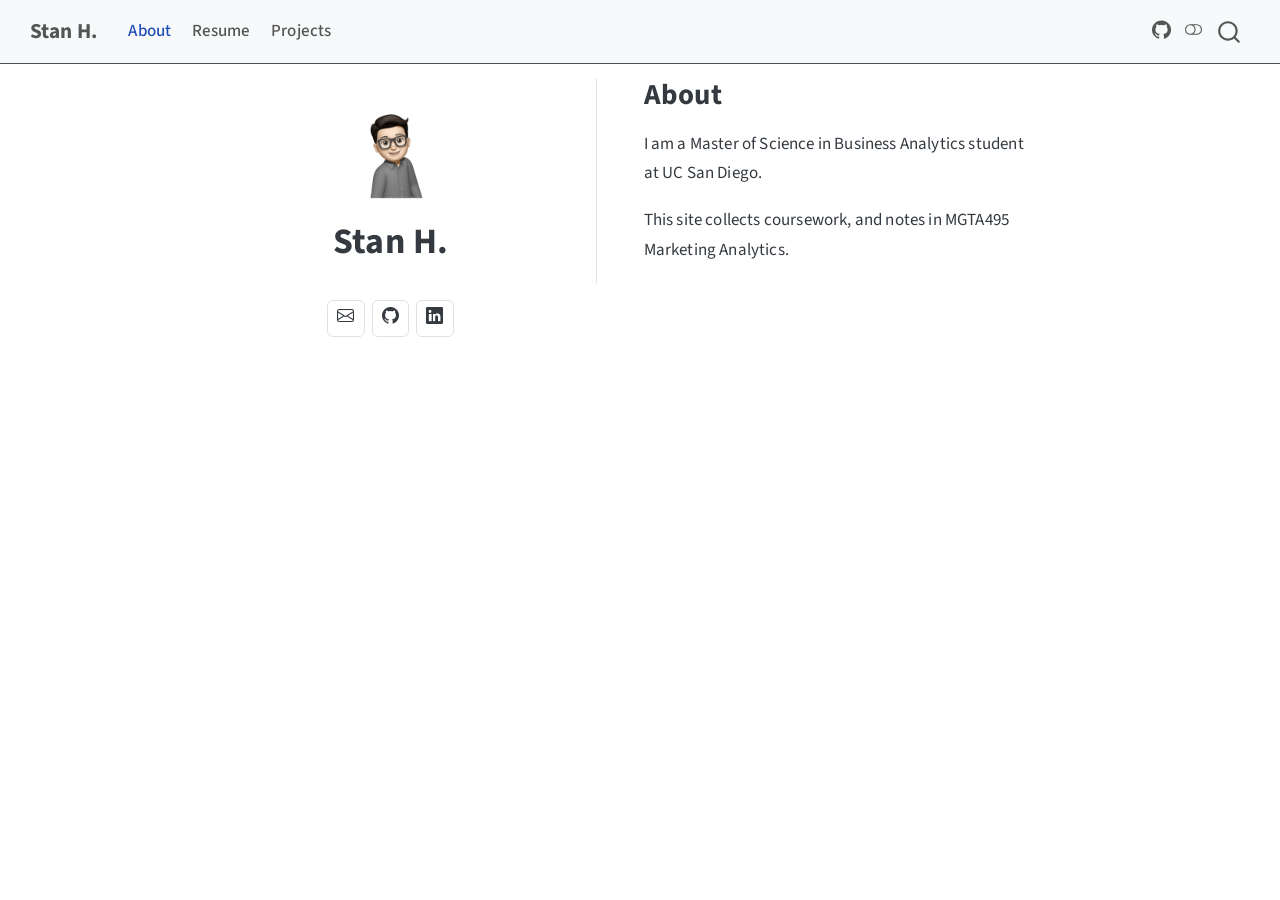
==== docs/index.html @ d2dd32a7 "Initial website" ====
<!DOCTYPE html>
<html xmlns="http://www.w3.org/1999/xhtml" lang="en" xml:lang="en"><head>

<meta charset="utf-8">
<meta name="generator" content="quarto-1.9.13">

<meta name="viewport" content="width=device-width, initial-scale=1.0, user-scalable=yes">


<title>Stan H.</title>
<style>
code{white-space: pre-wrap;}
span.smallcaps{font-variant: small-caps;}
div.columns{display: flex; gap: min(4vw, 1.5em);}
div.column{flex: auto; overflow-x: auto;}
div.hanging-indent{margin-left: 1.5em; text-indent: -1.5em;}
ul.task-list{list-style: none;}
ul.task-list li input[type="checkbox"] {
  width: 0.8em;
  margin: 0 0.8em 0.2em -1em; /* quarto-specific, see https://github.com/quarto-dev/quarto-cli/issues/4556 */ 
  vertical-align: middle;
}
</style>


<script src="site_libs/quarto-nav/quarto-nav.js"></script>
<script src="site_libs/quarto-nav/headroom.min.js"></script>
<script src="site_libs/clipboard/clipboard.min.js"></script>
<script src="site_libs/quarto-search/autocomplete.umd.js"></script>
<script src="site_libs/quarto-search/fuse.min.js"></script>
<script src="site_libs/quarto-search/quarto-search.js"></script>
<meta name="quarto:offset" content="./">
<script src="site_libs/quarto-html/quarto.js" type="module"></script>
<script src="site_libs/quarto-html/tabsets/tabsets.js" type="module"></script>
<script src="site_libs/quarto-html/axe/axe-check.js" type="module"></script>
<script src="site_libs/quarto-html/popper.min.js"></script>
<script src="site_libs/quarto-html/tippy.umd.min.js"></script>
<script src="site_libs/quarto-html/anchor.min.js"></script>
<link href="site_libs/quarto-html/tippy.css" rel="stylesheet">
<link href="site_libs/quarto-html/quarto-syntax-highlighting-ac077c1e730dfeb5e42400639d17284e.css" rel="stylesheet" class="quarto-color-scheme" id="quarto-text-highlighting-styles">
<link href="site_libs/quarto-html/quarto-syntax-highlighting-dark-ea00d30dd9b950c7ecb6e17bc6ca0835.css" rel="stylesheet" class="quarto-color-scheme quarto-color-alternate" id="quarto-text-highlighting-styles">
<link href="site_libs/quarto-html/quarto-syntax-highlighting-ac077c1e730dfeb5e42400639d17284e.css" rel="stylesheet" class="quarto-color-scheme-extra" id="quarto-text-highlighting-styles">
<script src="site_libs/bootstrap/bootstrap.min.js"></script>
<link href="site_libs/bootstrap/bootstrap-icons.css" rel="stylesheet">
<link href="site_libs/bootstrap/bootstrap-9947125b96a39b6e338232ca4cef18ae.min.css" rel="stylesheet" append-hash="true" class="quarto-color-scheme" id="quarto-bootstrap" data-mode="light">
<link href="site_libs/bootstrap/bootstrap-dark-8cc648523f10c6643ad8b4804917a629.min.css" rel="stylesheet" append-hash="true" class="quarto-color-scheme quarto-color-alternate" id="quarto-bootstrap" data-mode="dark">
<link href="site_libs/bootstrap/bootstrap-9947125b96a39b6e338232ca4cef18ae.min.css" rel="stylesheet" append-hash="true" class="quarto-color-scheme-extra" id="quarto-bootstrap" data-mode="light">
<script id="quarto-search-options" type="application/json">{
  "location": "navbar",
  "copy-button": false,
  "collapse-after": 3,
  "panel-placement": "end",
  "type": "overlay",
  "limit": 50,
  "keyboard-shortcut": [
    "f",
    "/",
    "s"
  ],
  "show-item-context": false,
  "language": {
    "search-no-results-text": "No results",
    "search-matching-documents-text": "matching documents",
    "search-copy-link-title": "Copy link to search",
    "search-hide-matches-text": "Hide additional matches",
    "search-more-match-text": "more match in this document",
    "search-more-matches-text": "more matches in this document",
    "search-clear-button-title": "Clear",
    "search-text-placeholder": "",
    "search-detached-cancel-button-title": "Cancel",
    "search-submit-button-title": "Submit",
    "search-label": "Search"
  }
}</script>
<link rel="stylesheet" href="https://cdn.jsdelivr.net/npm/bootstrap-icons@1.11.3/font/bootstrap-icons.min.css">


<link rel="stylesheet" href="styles.css">
</head>

<body class="nav-fixed fullcontent quarto-light"><script id="quarto-html-before-body" type="application/javascript">
    const toggleBodyColorMode = (bsSheetEl) => {
      const mode = bsSheetEl.getAttribute("data-mode");
      const bodyEl = window.document.querySelector("body");
      if (mode === "dark") {
        bodyEl.classList.add("quarto-dark");
        bodyEl.classList.remove("quarto-light");
      } else {
        bodyEl.classList.add("quarto-light");
        bodyEl.classList.remove("quarto-dark");
      }
    }
    const toggleBodyColorPrimary = () => {
      const bsSheetEl = window.document.querySelector("link#quarto-bootstrap:not([rel=disabled-stylesheet])");
      if (bsSheetEl) {
        toggleBodyColorMode(bsSheetEl);
      }
    }
    const setColorSchemeToggle = (alternate) => {
      const toggles = window.document.querySelectorAll('.quarto-color-scheme-toggle');
      for (let i=0; i < toggles.length; i++) {
        const toggle = toggles[i];
        if (toggle) {
          if (alternate) {
            toggle.classList.add("alternate");
          } else {
            toggle.classList.remove("alternate");
          }
        }
      }
    };
    const toggleColorMode = (alternate) => {
      // Switch the stylesheets
      const primaryStylesheets = window.document.querySelectorAll('link.quarto-color-scheme:not(.quarto-color-alternate)');
      const alternateStylesheets = window.document.querySelectorAll('link.quarto-color-scheme.quarto-color-alternate');
      manageTransitions('#quarto-margin-sidebar .nav-link', false);
      if (alternate) {
        // note: dark is layered on light, we don't disable primary!
        enableStylesheet(alternateStylesheets);
        for (const sheetNode of alternateStylesheets) {
          if (sheetNode.id === "quarto-bootstrap") {
            toggleBodyColorMode(sheetNode);
          }
        }
      } else {
        disableStylesheet(alternateStylesheets);
        enableStylesheet(primaryStylesheets)
        toggleBodyColorPrimary();
      }
      manageTransitions('#quarto-margin-sidebar .nav-link', true);
      // Switch the toggles
      setColorSchemeToggle(alternate)
      // Hack to workaround the fact that safari doesn't
      // properly recolor the scrollbar when toggling (#1455)
      if (navigator.userAgent.indexOf('Safari') > 0 && navigator.userAgent.indexOf('Chrome') == -1) {
        manageTransitions("body", false);
        window.scrollTo(0, 1);
        setTimeout(() => {
          window.scrollTo(0, 0);
          manageTransitions("body", true);
        }, 40);
      }
    }
    const disableStylesheet = (stylesheets) => {
      for (let i=0; i < stylesheets.length; i++) {
        const stylesheet = stylesheets[i];
        stylesheet.rel = 'disabled-stylesheet';
      }
    }
    const enableStylesheet = (stylesheets) => {
      for (let i=0; i < stylesheets.length; i++) {
        const stylesheet = stylesheets[i];
        if(stylesheet.rel !== 'stylesheet') { // for Chrome, which will still FOUC without this check
          stylesheet.rel = 'stylesheet';
        }
      }
    }
    const manageTransitions = (selector, allowTransitions) => {
      const els = window.document.querySelectorAll(selector);
      for (let i=0; i < els.length; i++) {
        const el = els[i];
        if (allowTransitions) {
          el.classList.remove('notransition');
        } else {
          el.classList.add('notransition');
        }
      }
    }
    const isFileUrl = () => {
      return window.location.protocol === 'file:';
    }
    const hasAlternateSentinel = () => {
      let styleSentinel = getColorSchemeSentinel();
      if (styleSentinel !== null) {
        return styleSentinel === "alternate";
      } else {
        return false;
      }
    }
    const setStyleSentinel = (alternate) => {
      const value = alternate ? "alternate" : "default";
      if (!isFileUrl()) {
        window.localStorage.setItem("quarto-color-scheme", value);
      } else {
        localAlternateSentinel = value;
      }
    }
    const getColorSchemeSentinel = () => {
      if (!isFileUrl()) {
        const storageValue = window.localStorage.getItem("quarto-color-scheme");
        return storageValue != null ? storageValue : localAlternateSentinel;
      } else {
        return localAlternateSentinel;
      }
    }
    const toggleGiscusIfUsed = (isAlternate, darkModeDefault) => {
      const baseTheme = document.querySelector('#giscus-base-theme')?.value ?? 'light';
      const alternateTheme = document.querySelector('#giscus-alt-theme')?.value ?? 'dark';
      let newTheme = '';
      if(authorPrefersDark) {
        newTheme = isAlternate ? baseTheme : alternateTheme;
      } else {
        newTheme = isAlternate ? alternateTheme : baseTheme;
      }
      const changeGiscusTheme = () => {
        // From: https://github.com/giscus/giscus/issues/336
        const sendMessage = (message) => {
          const iframe = document.querySelector('iframe.giscus-frame');
          if (!iframe) return;
          iframe.contentWindow.postMessage({ giscus: message }, 'https://giscus.app');
        }
        sendMessage({
          setConfig: {
            theme: newTheme
          }
        });
      }
      const isGiscussLoaded = window.document.querySelector('iframe.giscus-frame') !== null;
      if (isGiscussLoaded) {
        changeGiscusTheme();
      }
    };
    const authorPrefersDark = false;
    const darkModeDefault = authorPrefersDark;
      document.querySelector('link#quarto-text-highlighting-styles.quarto-color-scheme-extra').rel = 'disabled-stylesheet';
      document.querySelector('link#quarto-bootstrap.quarto-color-scheme-extra').rel = 'disabled-stylesheet';
    let localAlternateSentinel = darkModeDefault ? 'alternate' : 'default';
    // Dark / light mode switch
    window.quartoToggleColorScheme = () => {
      // Read the current dark / light value
      let toAlternate = !hasAlternateSentinel();
      toggleColorMode(toAlternate);
      setStyleSentinel(toAlternate);
      toggleGiscusIfUsed(toAlternate, darkModeDefault);
      window.dispatchEvent(new Event('resize'));
    };
    // Switch to dark mode if need be
    if (hasAlternateSentinel()) {
      toggleColorMode(true);
    } else {
      toggleColorMode(false);
    }
  </script>

<div id="quarto-search-results"></div>
  <header id="quarto-header" class="headroom fixed-top">
    <nav class="navbar navbar-expand-lg " data-bs-theme="dark">
      <div class="navbar-container container-fluid">
      <div class="navbar-brand-container mx-auto">
    <a class="navbar-brand" href="./index.html">
    <span class="navbar-title">Stan H.</span>
    </a>
  </div>
            <div id="quarto-search" class="" title="Search"></div>
          <button class="navbar-toggler" type="button" data-bs-toggle="collapse" data-bs-target="#navbarCollapse" aria-controls="navbarCollapse" role="menu" aria-expanded="false" aria-label="Toggle navigation" onclick="if (window.quartoToggleHeadroom) { window.quartoToggleHeadroom(); }">
  <span class="navbar-toggler-icon"></span>
</button>
          <div class="collapse navbar-collapse" id="navbarCollapse">
            <ul class="navbar-nav navbar-nav-scroll me-auto">
  <li class="nav-item">
    <a class="nav-link active" href="./index.html" aria-current="page"> 
<span class="menu-text">About</span></a>
  </li>  
  <li class="nav-item">
    <a class="nav-link" href="./resume.html"> 
<span class="menu-text">Resume</span></a>
  </li>  
  <li class="nav-item">
    <a class="nav-link" href="./projects.html"> 
<span class="menu-text">Projects</span></a>
  </li>  
</ul>
            <ul class="navbar-nav navbar-nav-scroll ms-auto">
  <li class="nav-item compact">
    <a class="nav-link" href="https://github.com/rsm-q6he"> <i class="bi bi-github" role="img">
</i> 
<span class="menu-text"></span></a>
  </li>  
</ul>
          </div> <!-- /navcollapse -->
            <div class="quarto-navbar-tools">
  <a href="" class="quarto-color-scheme-toggle quarto-navigation-tool  px-1" onclick="window.quartoToggleColorScheme(); return false;" title="Toggle dark mode"><i class="bi"></i></a>
</div>
      </div> <!-- /container-fluid -->
    </nav>
</header>
<!-- content -->
<div id="quarto-content" class="quarto-container page-columns page-rows-contents page-layout-article page-navbar">
<!-- sidebar -->
<!-- margin-sidebar -->
    
<!-- main -->
<main class="content" id="quarto-document-content"><header id="title-block-header" class="quarto-title-block"></header>





<div class="homepage">
<div class="profile-column">
<p><img src="files/profile_pic.png" class="profile-image img-fluid"></p>
<section id="stan-h." class="level1 profile-name">
<h1 class="profile-name">Stan H.</h1>
<div class="profile-links">
<p><a href="mailto:q6he@ucsd.edu" aria-label="Email"><i class="bi bi-envelope"></i></a> <a href="https://github.com/rsm-q6he" aria-label="GitHub"><i class="bi bi-github"></i></a> <a href="https://www.linkedin.com/in/stanqhe" aria-label="LinkedIn"><i class="bi bi-linkedin"></i></a></p>
</div>
</section>
</div>
<section id="about" class="level2 content-column">
<h2 class="anchored" data-anchor-id="about">About</h2>
<p>I am a Master of Science in Business Analytics student at UC San Diego.</p>
<p>This site collects coursework, and notes in MGTA495 Marketing Analytics.</p>
</section>
</div>



</main> <!-- /main -->
<script id="quarto-html-after-body" type="application/javascript">
  window.document.addEventListener("DOMContentLoaded", function (event) {
    // Ensure there is a toggle, if there isn't float one in the top right
    if (window.document.querySelector('.quarto-color-scheme-toggle') === null) {
      const a = window.document.createElement('a');
      a.classList.add('top-right');
      a.classList.add('quarto-color-scheme-toggle');
      a.href = "";
      a.onclick = function() { try { window.quartoToggleColorScheme(); } catch {} return false; };
      const i = window.document.createElement("i");
      i.classList.add('bi');
      a.appendChild(i);
      window.document.body.appendChild(a);
    }
    setColorSchemeToggle(hasAlternateSentinel())
    const icon = "";
    const anchorJS = new window.AnchorJS();
    anchorJS.options = {
      placement: 'right',
      icon: icon
    };
    anchorJS.add('.anchored');
    const isCodeAnnotation = (el) => {
      for (const clz of el.classList) {
        if (clz.startsWith('code-annotation-')) {                     
          return true;
        }
      }
      return false;
    }
    const onCopySuccess = function(e) {
      // button target
      const button = e.trigger;
      // don't keep focus
      button.blur();
      // flash "checked"
      button.classList.add('code-copy-button-checked');
      var currentTitle = button.getAttribute("title");
      button.setAttribute("title", "Copied!");
      let tooltip;
      if (window.bootstrap) {
        button.setAttribute("data-bs-toggle", "tooltip");
        button.setAttribute("data-bs-placement", "left");
        button.setAttribute("data-bs-title", "Copied!");
        tooltip = new bootstrap.Tooltip(button, 
          { trigger: "manual", 
            customClass: "code-copy-button-tooltip",
            offset: [0, -8]});
        tooltip.show();    
      }
      setTimeout(function() {
        if (tooltip) {
          tooltip.hide();
          button.removeAttribute("data-bs-title");
          button.removeAttribute("data-bs-toggle");
          button.removeAttribute("data-bs-placement");
        }
        button.setAttribute("title", currentTitle);
        button.classList.remove('code-copy-button-checked');
      }, 1000);
      // clear code selection
      e.clearSelection();
    }
    const getTextToCopy = function(trigger) {
      const outerScaffold = trigger.parentElement.cloneNode(true);
      const codeEl = outerScaffold.querySelector('code');
      for (const childEl of codeEl.children) {
        if (isCodeAnnotation(childEl)) {
          childEl.remove();
        }
      }
      return codeEl.innerText;
    }
    const clipboard = new window.ClipboardJS('.code-copy-button:not([data-in-quarto-modal])', {
      text: getTextToCopy
    });
    clipboard.on('success', onCopySuccess);
    if (window.document.getElementById('quarto-embedded-source-code-modal')) {
      const clipboardModal = new window.ClipboardJS('.code-copy-button[data-in-quarto-modal]', {
        text: getTextToCopy,
        container: window.document.getElementById('quarto-embedded-source-code-modal')
      });
      clipboardModal.on('success', onCopySuccess);
    }
      var localhostRegex = new RegExp(/^(?:http|https):\/\/localhost\:?[0-9]*\//);
      var mailtoRegex = new RegExp(/^mailto:/);
        var filterRegex = new RegExp('/' + window.location.host + '/');
      var isInternal = (href) => {
          return filterRegex.test(href) || localhostRegex.test(href) || mailtoRegex.test(href);
      }
      // Inspect non-navigation links and adorn them if external
     var links = window.document.querySelectorAll('a[href]:not(.nav-link):not(.navbar-brand):not(.toc-action):not(.sidebar-link):not(.sidebar-item-toggle):not(.pagination-link):not(.no-external):not([aria-hidden]):not(.dropdown-item):not(.quarto-navigation-tool):not(.about-link)');
      for (var i=0; i<links.length; i++) {
        const link = links[i];
        if (!isInternal(link.href)) {
          // undo the damage that might have been done by quarto-nav.js in the case of
          // links that we want to consider external
          if (link.dataset.originalHref !== undefined) {
            link.href = link.dataset.originalHref;
          }
        }
      }
    function tippyHover(el, contentFn, onTriggerFn, onUntriggerFn) {
      const config = {
        allowHTML: true,
        maxWidth: 500,
        delay: 100,
        arrow: false,
        appendTo: function(el) {
            return el.parentElement;
        },
        interactive: true,
        interactiveBorder: 10,
        theme: 'quarto',
        placement: 'bottom-start',
      };
      if (contentFn) {
        config.content = contentFn;
      }
      if (onTriggerFn) {
        config.onTrigger = onTriggerFn;
      }
      if (onUntriggerFn) {
        config.onUntrigger = onUntriggerFn;
      }
      window.tippy(el, config); 
    }
    const noterefs = window.document.querySelectorAll('a[role="doc-noteref"]');
    for (var i=0; i<noterefs.length; i++) {
      const ref = noterefs[i];
      tippyHover(ref, function() {
        // use id or data attribute instead here
        let href = ref.getAttribute('data-footnote-href') || ref.getAttribute('href');
        try { href = new URL(href).hash; } catch {}
        const id = href.replace(/^#\/?/, "");
        const note = window.document.getElementById(id);
        if (note) {
          return note.innerHTML;
        } else {
          return "";
        }
      });
    }
    const xrefs = window.document.querySelectorAll('a.quarto-xref');
    const processXRef = (id, note) => {
      // Strip column container classes
      const stripColumnClz = (el) => {
        el.classList.remove("page-full", "page-columns");
        if (el.children) {
          for (const child of el.children) {
            stripColumnClz(child);
          }
        }
      }
      stripColumnClz(note)
      if (id === null || id.startsWith('sec-')) {
        // Special case sections, only their first couple elements
        const container = document.createElement("div");
        if (note.children && note.children.length > 2) {
          container.appendChild(note.children[0].cloneNode(true));
          for (let i = 1; i < note.children.length; i++) {
            const child = note.children[i];
            if (child.tagName === "P" && child.innerText === "") {
              continue;
            } else {
              container.appendChild(child.cloneNode(true));
              break;
            }
          }
          if (window.Quarto?.typesetMath) {
            window.Quarto.typesetMath(container);
          }
          return container.innerHTML
        } else {
          if (window.Quarto?.typesetMath) {
            window.Quarto.typesetMath(note);
          }
          return note.innerHTML;
        }
      } else {
        // Remove any anchor links if they are present
        const anchorLink = note.querySelector('a.anchorjs-link');
        if (anchorLink) {
          anchorLink.remove();
        }
        if (window.Quarto?.typesetMath) {
          window.Quarto.typesetMath(note);
        }
        if (note.classList.contains("callout")) {
          return note.outerHTML;
        } else {
          return note.innerHTML;
        }
      }
    }
    for (var i=0; i<xrefs.length; i++) {
      const xref = xrefs[i];
      tippyHover(xref, undefined, function(instance) {
        instance.disable();
        let url = xref.getAttribute('href');
        let hash = undefined; 
        if (url.startsWith('#')) {
          hash = url;
        } else {
          try { hash = new URL(url).hash; } catch {}
        }
        if (hash) {
          const id = hash.replace(/^#\/?/, "");
          const note = window.document.getElementById(id);
          if (note !== null) {
            try {
              const html = processXRef(id, note.cloneNode(true));
              instance.setContent(html);
            } finally {
              instance.enable();
              instance.show();
            }
          } else {
            // See if we can fetch this
            fetch(url.split('#')[0])
            .then(res => res.text())
            .then(html => {
              const parser = new DOMParser();
              const htmlDoc = parser.parseFromString(html, "text/html");
              const note = htmlDoc.getElementById(id);
              if (note !== null) {
                const html = processXRef(id, note);
                instance.setContent(html);
              } 
            }).finally(() => {
              instance.enable();
              instance.show();
            });
          }
        } else {
          // See if we can fetch a full url (with no hash to target)
          // This is a special case and we should probably do some content thinning / targeting
          fetch(url)
          .then(res => res.text())
          .then(html => {
            const parser = new DOMParser();
            const htmlDoc = parser.parseFromString(html, "text/html");
            const note = htmlDoc.querySelector('main.content');
            if (note !== null) {
              // This should only happen for chapter cross references
              // (since there is no id in the URL)
              // remove the first header
              if (note.children.length > 0 && note.children[0].tagName === "HEADER") {
                note.children[0].remove();
              }
              const html = processXRef(null, note);
              instance.setContent(html);
            } 
          }).finally(() => {
            instance.enable();
            instance.show();
          });
        }
      }, function(instance) {
      });
    }
        let selectedAnnoteEl;
        const selectorForAnnotation = ( cell, annotation) => {
          let cellAttr = 'data-code-cell="' + cell + '"';
          let lineAttr = 'data-code-annotation="' +  annotation + '"';
          const selector = 'span[' + cellAttr + '][' + lineAttr + ']';
          return selector;
        }
        const selectCodeLines = (annoteEl) => {
          const doc = window.document;
          const targetCell = annoteEl.getAttribute("data-target-cell");
          const targetAnnotation = annoteEl.getAttribute("data-target-annotation");
          const annoteSpan = window.document.querySelector(selectorForAnnotation(targetCell, targetAnnotation));
          const lines = annoteSpan.getAttribute("data-code-lines").split(",");
          const lineIds = lines.map((line) => {
            return targetCell + "-" + line;
          })
          let top = null;
          let height = null;
          let parent = null;
          if (lineIds.length > 0) {
              //compute the position of the single el (top and bottom and make a div)
              const el = window.document.getElementById(lineIds[0]);
              top = el.offsetTop;
              height = el.offsetHeight;
              parent = el.parentElement.parentElement;
            if (lineIds.length > 1) {
              const lastEl = window.document.getElementById(lineIds[lineIds.length - 1]);
              const bottom = lastEl.offsetTop + lastEl.offsetHeight;
              height = bottom - top;
            }
            if (top !== null && height !== null && parent !== null) {
              // cook up a div (if necessary) and position it 
              let div = window.document.getElementById("code-annotation-line-highlight");
              if (div === null) {
                div = window.document.createElement("div");
                div.setAttribute("id", "code-annotation-line-highlight");
                div.style.position = 'absolute';
                parent.appendChild(div);
              }
              div.style.top = top - 2 + "px";
              div.style.height = height + 4 + "px";
              div.style.left = 0;
              let gutterDiv = window.document.getElementById("code-annotation-line-highlight-gutter");
              if (gutterDiv === null) {
                gutterDiv = window.document.createElement("div");
                gutterDiv.setAttribute("id", "code-annotation-line-highlight-gutter");
                gutterDiv.style.position = 'absolute';
                const codeCell = window.document.getElementById(targetCell);
                const gutter = codeCell.querySelector('.code-annotation-gutter');
                gutter.appendChild(gutterDiv);
              }
              gutterDiv.style.top = top - 2 + "px";
              gutterDiv.style.height = height + 4 + "px";
            }
            selectedAnnoteEl = annoteEl;
          }
        };
        const unselectCodeLines = () => {
          const elementsIds = ["code-annotation-line-highlight", "code-annotation-line-highlight-gutter"];
          elementsIds.forEach((elId) => {
            const div = window.document.getElementById(elId);
            if (div) {
              div.remove();
            }
          });
          selectedAnnoteEl = undefined;
        };
          // Handle positioning of the toggle
      window.addEventListener(
        "resize",
        throttle(() => {
          elRect = undefined;
          if (selectedAnnoteEl) {
            selectCodeLines(selectedAnnoteEl);
          }
        }, 10)
      );
      function throttle(fn, ms) {
      let throttle = false;
      let timer;
        return (...args) => {
          if(!throttle) { // first call gets through
              fn.apply(this, args);
              throttle = true;
          } else { // all the others get throttled
              if(timer) clearTimeout(timer); // cancel #2
              timer = setTimeout(() => {
                fn.apply(this, args);
                timer = throttle = false;
              }, ms);
          }
        };
      }
        // Attach click handler to the DT
        const annoteDls = window.document.querySelectorAll('dt[data-target-cell]');
        for (const annoteDlNode of annoteDls) {
          annoteDlNode.addEventListener('click', (event) => {
            const clickedEl = event.target;
            if (clickedEl !== selectedAnnoteEl) {
              unselectCodeLines();
              const activeEl = window.document.querySelector('dt[data-target-cell].code-annotation-active');
              if (activeEl) {
                activeEl.classList.remove('code-annotation-active');
              }
              selectCodeLines(clickedEl);
              clickedEl.classList.add('code-annotation-active');
            } else {
              // Unselect the line
              unselectCodeLines();
              clickedEl.classList.remove('code-annotation-active');
            }
          });
        }
    const findCites = (el) => {
      const parentEl = el.parentElement;
      if (parentEl) {
        const cites = parentEl.dataset.cites;
        if (cites) {
          return {
            el,
            cites: cites.split(' ')
          };
        } else {
          return findCites(el.parentElement)
        }
      } else {
        return undefined;
      }
    };
    var bibliorefs = window.document.querySelectorAll('a[role="doc-biblioref"]');
    for (var i=0; i<bibliorefs.length; i++) {
      const ref = bibliorefs[i];
      const citeInfo = findCites(ref);
      if (citeInfo) {
        tippyHover(citeInfo.el, function() {
          var popup = window.document.createElement('div');
          citeInfo.cites.forEach(function(cite) {
            var citeDiv = window.document.createElement('div');
            citeDiv.classList.add('hanging-indent');
            citeDiv.classList.add('csl-entry');
            var biblioDiv = window.document.getElementById('ref-' + cite);
            if (biblioDiv) {
              citeDiv.innerHTML = biblioDiv.innerHTML;
            }
            popup.appendChild(citeDiv);
          });
          return popup.innerHTML;
        });
      }
    }
  });
  </script>
</div> <!-- /content -->




</body></html>
---- docs/site_libs/quarto-html/tippy.css ----
.tippy-box[data-animation=fade][data-state=hidden]{opacity:0}[data-tippy-root]{max-width:calc(100vw - 10px)}.tippy-box{position:relative;background-color:#333;color:#fff;border-radius:4px;font-size:14px;line-height:1.4;white-space:normal;outline:0;transition-property:transform,visibility,opacity}.tippy-box[data-placement^=top]>.tippy-arrow{bottom:0}.tippy-box[data-placement^=top]>.tippy-arrow:before{bottom:-7px;left:0;border-width:8px 8px 0;border-top-color:initial;transform-origin:center top}.tippy-box[data-placement^=bottom]>.tippy-arrow{top:0}.tippy-box[data-placement^=bottom]>.tippy-arrow:before{top:-7px;left:0;border-width:0 8px 8px;border-bottom-color:initial;transform-origin:center bottom}.tippy-box[data-placement^=left]>.tippy-arrow{right:0}.tippy-box[data-placement^=left]>.tippy-arrow:before{border-width:8px 0 8px 8px;border-left-color:initial;right:-7px;transform-origin:center left}.tippy-box[data-placement^=right]>.tippy-arrow{left:0}.tippy-box[data-placement^=right]>.tippy-arrow:before{left:-7px;border-width:8px 8px 8px 0;border-right-color:initial;transform-origin:center right}.tippy-box[data-inertia][data-state=visible]{transition-timing-function:cubic-bezier(.54,1.5,.38,1.11)}.tippy-arrow{width:16px;height:16px;color:#333}.tippy-arrow:before{content:"";position:absolute;border-color:transparent;border-style:solid}.tippy-content{position:relative;padding:5px 9px;z-index:1}
---- docs/site_libs/quarto-html/quarto-syntax-highlighting-ac077c1e730dfeb5e42400639d17284e.css ----
/* quarto syntax highlight colors */
:root {
  --quarto-hl-ot-color: #003B4F;
  --quarto-hl-at-color: #657422;
  --quarto-hl-ss-color: #20794D;
  --quarto-hl-an-color: #5E5E5E;
  --quarto-hl-fu-color: #4758AB;
  --quarto-hl-st-color: #20794D;
  --quarto-hl-cf-color: #003B4F;
  --quarto-hl-op-color: #5E5E5E;
  --quarto-hl-er-color: #AD0000;
  --quarto-hl-bn-color: #AD0000;
  --quarto-hl-al-color: #AD0000;
  --quarto-hl-va-color: #111111;
  --quarto-hl-bu-color: inherit;
  --quarto-hl-ex-color: inherit;
  --quarto-hl-pp-color: #AD0000;
  --quarto-hl-in-color: #5E5E5E;
  --quarto-hl-vs-color: #20794D;
  --quarto-hl-wa-color: #5E5E5E;
  --quarto-hl-do-color: #5E5E5E;
  --quarto-hl-im-color: #00769E;
  --quarto-hl-ch-color: #20794D;
  --quarto-hl-dt-color: #AD0000;
  --quarto-hl-fl-color: #AD0000;
  --quarto-hl-co-color: #5E5E5E;
  --quarto-hl-cv-color: #5E5E5E;
  --quarto-hl-cn-color: #8f5902;
  --quarto-hl-sc-color: #5E5E5E;
  --quarto-hl-dv-color: #AD0000;
  --quarto-hl-kw-color: #003B4F;
}

/* other quarto variables */
:root {
  --quarto-font-monospace: SFMono-Regular, Menlo, Monaco, Consolas, "Liberation Mono", "Courier New", monospace;
}

/* syntax highlight based on Pandoc's rules */
pre > code.sourceCode > span {
  color: #003B4F;
}

code.sourceCode > span {
  color: #003B4F;
}

div.sourceCode,
div.sourceCode pre.sourceCode {
  color: #003B4F;
}

/* Normal */
code span {
  color: #003B4F;
}

/* Alert */
code span.al {
  color: #AD0000;
  font-style: inherit;
}

/* Annotation */
code span.an {
  color: #5E5E5E;
  font-style: inherit;
}

/* Attribute */
code span.at {
  color: #657422;
  font-style: inherit;
}

/* BaseN */
code span.bn {
  color: #AD0000;
  font-style: inherit;
}

/* BuiltIn */
code span.bu {
  font-style: inherit;
}

/* ControlFlow */
code span.cf {
  color: #003B4F;
  font-weight: bold;
  font-style: inherit;
}

/* Char */
code span.ch {
  color: #20794D;
  font-style: inherit;
}

/* Constant */
code span.cn {
  color: #8f5902;
  font-style: inherit;
}

/* Comment */
code span.co {
  color: #5E5E5E;
  font-style: inherit;
}

/* CommentVar */
code span.cv {
  color: #5E5E5E;
  font-style: italic;
}

/* Documentation */
code span.do {
  color: #5E5E5E;
  font-style: italic;
}

/* DataType */
code span.dt {
  color: #AD0000;
  font-style: inherit;
}

/* DecVal */
code span.dv {
  color: #AD0000;
  font-style: inherit;
}

/* Error */
code span.er {
  color: #AD0000;
  font-style: inherit;
}

/* Extension */
code span.ex {
  font-style: inherit;
}

/* Float */
code span.fl {
  color: #AD0000;
  font-style: inherit;
}

/* Function */
code span.fu {
  color: #4758AB;
  font-style: inherit;
}

/* Import */
code span.im {
  color: #00769E;
  font-style: inherit;
}

/* Information */
code span.in {
  color: #5E5E5E;
  font-style: inherit;
}

/* Keyword */
code span.kw {
  color: #003B4F;
  font-weight: bold;
  font-style: inherit;
}

/* Operator */
code span.op {
  color: #5E5E5E;
  font-style: inherit;
}

/* Other */
code span.ot {
  color: #003B4F;
  font-style: inherit;
}

/* Preprocessor */
code span.pp {
  color: #AD0000;
  font-style: inherit;
}

/* SpecialChar */
code span.sc {
  color: #5E5E5E;
  font-style: inherit;
}

/* SpecialString */
code span.ss {
  color: #20794D;
  font-style: inherit;
}

/* String */
code span.st {
  color: #20794D;
  font-style: inherit;
}

/* Variable */
code span.va {
  color: #111111;
  font-style: inherit;
}

/* VerbatimString */
code span.vs {
  color: #20794D;
  font-style: inherit;
}

/* Warning */
code span.wa {
  color: #5E5E5E;
  font-style: italic;
}

.prevent-inlining {
  content: "</";
}

/*# sourceMappingURL=1ea6d01bc6c35c1b2edc43c07bed6db0.css.map */
---- docs/site_libs/quarto-html/quarto-syntax-highlighting-dark-ea00d30dd9b950c7ecb6e17bc6ca0835.css ----
/* quarto syntax highlight colors */
:root {
  --quarto-hl-al-color: #f07178;
  --quarto-hl-an-color: #d4d0ab;
  --quarto-hl-at-color: #00e0e0;
  --quarto-hl-bn-color: #d4d0ab;
  --quarto-hl-bu-color: #abe338;
  --quarto-hl-ch-color: #abe338;
  --quarto-hl-co-color: #f8f8f2;
  --quarto-hl-cv-color: #ffd700;
  --quarto-hl-cn-color: #ffd700;
  --quarto-hl-cf-color: #ffa07a;
  --quarto-hl-dt-color: #ffa07a;
  --quarto-hl-dv-color: #d4d0ab;
  --quarto-hl-do-color: #f8f8f2;
  --quarto-hl-er-color: #f07178;
  --quarto-hl-ex-color: #00e0e0;
  --quarto-hl-fl-color: #d4d0ab;
  --quarto-hl-fu-color: #ffa07a;
  --quarto-hl-im-color: #abe338;
  --quarto-hl-in-color: #d4d0ab;
  --quarto-hl-kw-color: #ffa07a;
  --quarto-hl-op-color: #ffa07a;
  --quarto-hl-ot-color: #00e0e0;
  --quarto-hl-pp-color: #dcc6e0;
  --quarto-hl-re-color: #00e0e0;
  --quarto-hl-sc-color: #abe338;
  --quarto-hl-ss-color: #abe338;
  --quarto-hl-st-color: #abe338;
  --quarto-hl-va-color: #00e0e0;
  --quarto-hl-vs-color: #abe338;
  --quarto-hl-wa-color: #dcc6e0;
}

/* other quarto variables */
:root {
  --quarto-font-monospace: SFMono-Regular, Menlo, Monaco, Consolas, "Liberation Mono", "Courier New", monospace;
}

/* syntax highlight based on Pandoc's rules */
pre > code.sourceCode > span {
  color: #f8f8f2;
}

code.sourceCode > span {
  color: #f8f8f2;
}

div.sourceCode,
div.sourceCode pre.sourceCode {
  color: #f8f8f2;
}

/* Normal */
code span {
  color: #f8f8f2;
}

/* Alert */
code span.al {
  color: #f07178;
}

/* Annotation */
code span.an {
  color: #d4d0ab;
}

/* Attribute */
code span.at {
  color: #00e0e0;
}

/* BaseN */
code span.bn {
  color: #d4d0ab;
}

/* BuiltIn */
code span.bu {
  color: #abe338;
}

/* ControlFlow */
code span.cf {
  font-weight: bold;
  color: #ffa07a;
}

/* Char */
code span.ch {
  color: #abe338;
}

/* Constant */
code span.cn {
  color: #ffd700;
}

/* Comment */
code span.co {
  font-style: italic;
  color: #f8f8f2;
}

/* CommentVar */
code span.cv {
  color: #ffd700;
}

/* Documentation */
code span.do {
  color: #f8f8f2;
}

/* DataType */
code span.dt {
  color: #ffa07a;
}

/* DecVal */
code span.dv {
  color: #d4d0ab;
}

/* Error */
code span.er {
  color: #f07178;
  text-decoration: underline;
}

/* Extension */
code span.ex {
  font-weight: bold;
  color: #00e0e0;
}

/* Float */
code span.fl {
  color: #d4d0ab;
}

/* Function */
code span.fu {
  color: #ffa07a;
}

/* Import */
code span.im {
  color: #abe338;
}

/* Information */
code span.in {
  color: #d4d0ab;
}

/* Keyword */
code span.kw {
  font-weight: bold;
  color: #ffa07a;
}

/* Operator */
code span.op {
  color: #ffa07a;
}

/* Other */
code span.ot {
  color: #00e0e0;
}

/* Preprocessor */
code span.pp {
  color: #dcc6e0;
}

/* RegionMarker */
code span.re {
  background-color: #f8f8f2;
  color: #00e0e0;
}

/* SpecialChar */
code span.sc {
  color: #abe338;
}

/* SpecialString */
code span.ss {
  color: #abe338;
}

/* String */
code span.st {
  color: #abe338;
}

/* Variable */
code span.va {
  color: #00e0e0;
}

/* VerbatimString */
code span.vs {
  color: #abe338;
}

/* Warning */
code span.wa {
  color: #dcc6e0;
}

.prevent-inlining {
  content: "</";
}

/*# sourceMappingURL=425d3e72fb1810b6cb4521cf90bf953b.css.map */
---- docs/site_libs/quarto-html/quarto-syntax-highlighting-ac077c1e730dfeb5e42400639d17284e.css ----
/* quarto syntax highlight colors */
:root {
  --quarto-hl-ot-color: #003B4F;
  --quarto-hl-at-color: #657422;
  --quarto-hl-ss-color: #20794D;
  --quarto-hl-an-color: #5E5E5E;
  --quarto-hl-fu-color: #4758AB;
  --quarto-hl-st-color: #20794D;
  --quarto-hl-cf-color: #003B4F;
  --quarto-hl-op-color: #5E5E5E;
  --quarto-hl-er-color: #AD0000;
  --quarto-hl-bn-color: #AD0000;
  --quarto-hl-al-color: #AD0000;
  --quarto-hl-va-color: #111111;
  --quarto-hl-bu-color: inherit;
  --quarto-hl-ex-color: inherit;
  --quarto-hl-pp-color: #AD0000;
  --quarto-hl-in-color: #5E5E5E;
  --quarto-hl-vs-color: #20794D;
  --quarto-hl-wa-color: #5E5E5E;
  --quarto-hl-do-color: #5E5E5E;
  --quarto-hl-im-color: #00769E;
  --quarto-hl-ch-color: #20794D;
  --quarto-hl-dt-color: #AD0000;
  --quarto-hl-fl-color: #AD0000;
  --quarto-hl-co-color: #5E5E5E;
  --quarto-hl-cv-color: #5E5E5E;
  --quarto-hl-cn-color: #8f5902;
  --quarto-hl-sc-color: #5E5E5E;
  --quarto-hl-dv-color: #AD0000;
  --quarto-hl-kw-color: #003B4F;
}

/* other quarto variables */
:root {
  --quarto-font-monospace: SFMono-Regular, Menlo, Monaco, Consolas, "Liberation Mono", "Courier New", monospace;
}

/* syntax highlight based on Pandoc's rules */
pre > code.sourceCode > span {
  color: #003B4F;
}

code.sourceCode > span {
  color: #003B4F;
}

div.sourceCode,
div.sourceCode pre.sourceCode {
  color: #003B4F;
}

/* Normal */
code span {
  color: #003B4F;
}

/* Alert */
code span.al {
  color: #AD0000;
  font-style: inherit;
}

/* Annotation */
code span.an {
  color: #5E5E5E;
  font-style: inherit;
}

/* Attribute */
code span.at {
  color: #657422;
  font-style: inherit;
}

/* BaseN */
code span.bn {
  color: #AD0000;
  font-style: inherit;
}

/* BuiltIn */
code span.bu {
  font-style: inherit;
}

/* ControlFlow */
code span.cf {
  color: #003B4F;
  font-weight: bold;
  font-style: inherit;
}

/* Char */
code span.ch {
  color: #20794D;
  font-style: inherit;
}

/* Constant */
code span.cn {
  color: #8f5902;
  font-style: inherit;
}

/* Comment */
code span.co {
  color: #5E5E5E;
  font-style: inherit;
}

/* CommentVar */
code span.cv {
  color: #5E5E5E;
  font-style: italic;
}

/* Documentation */
code span.do {
  color: #5E5E5E;
  font-style: italic;
}

/* DataType */
code span.dt {
  color: #AD0000;
  font-style: inherit;
}

/* DecVal */
code span.dv {
  color: #AD0000;
  font-style: inherit;
}

/* Error */
code span.er {
  color: #AD0000;
  font-style: inherit;
}

/* Extension */
code span.ex {
  font-style: inherit;
}

/* Float */
code span.fl {
  color: #AD0000;
  font-style: inherit;
}

/* Function */
code span.fu {
  color: #4758AB;
  font-style: inherit;
}

/* Import */
code span.im {
  color: #00769E;
  font-style: inherit;
}

/* Information */
code span.in {
  color: #5E5E5E;
  font-style: inherit;
}

/* Keyword */
code span.kw {
  color: #003B4F;
  font-weight: bold;
  font-style: inherit;
}

/* Operator */
code span.op {
  color: #5E5E5E;
  font-style: inherit;
}

/* Other */
code span.ot {
  color: #003B4F;
  font-style: inherit;
}

/* Preprocessor */
code span.pp {
  color: #AD0000;
  font-style: inherit;
}

/* SpecialChar */
code span.sc {
  color: #5E5E5E;
  font-style: inherit;
}

/* SpecialString */
code span.ss {
  color: #20794D;
  font-style: inherit;
}

/* String */
code span.st {
  color: #20794D;
  font-style: inherit;
}

/* Variable */
code span.va {
  color: #111111;
  font-style: inherit;
}

/* VerbatimString */
code span.vs {
  color: #20794D;
  font-style: inherit;
}

/* Warning */
code span.wa {
  color: #5E5E5E;
  font-style: italic;
}

.prevent-inlining {
  content: "</";
}

/*# sourceMappingURL=1ea6d01bc6c35c1b2edc43c07bed6db0.css.map */
---- docs/styles.css ----
/* Base typography */
body {
  font-size: 17px;
  line-height: 1.75;
  letter-spacing: 0.01em;
}

/* Main content area */
main.content {
  max-width: 1100px;
  margin: 0 auto;
  padding-top: 2rem;
}

/* Hide empty title block on homepage */
.quarto-title-block {
  display: none;
}

/* Navbar */
.navbar {
  min-height: 64px;
  border-bottom: 1px solid var(--bs-border-color);
  font-weight: 500;
}

.navbar-brand {
  font-weight: 700;
  padding-top: 0;
  padding-bottom: 0;
  margin-right: 1.25rem;
}

.navbar-nav .nav-link {
  padding-top: 0;
  padding-bottom: 0;
}

.navbar .quarto-navbar-tools {
  display: flex;
  align-items: center;
  gap: 0.75rem;
}

/* Homepage layout */
.homepage {
  display: grid;
  grid-template-columns: 300px 1fr;
  column-gap: 3.25rem;
  align-items: start;
}

.profile-column {
  text-align: center;
  padding-top: 1.5rem;
}

.profile-image {
  display: block;
  width: 100px;
  max-width: 100%;
  margin: 0 auto 1rem auto;
}

.profile-name {
  font-size: 2.1rem;
  font-weight: 700;
  margin-top: 0;
  margin-bottom: 1rem;
}

.profile-links {
  display: flex;
  justify-content: center;
  gap: 0.6rem;
  margin-top: 0.5rem;
}

.profile-links a {
  display: inline-flex;
  align-items: center;
  justify-content: center;
  width: 2.2rem;
  height: 2.2rem;
  border: 1px solid var(--bs-border-color);
  border-radius: 6px;
  background: transparent;
  color: var(--bs-body-color);
  text-decoration: none;
  font-size: 1rem;
}

.profile-links a:visited,
.profile-links a:hover,
.profile-links a:active {
  color: var(--bs-body-color);
  text-decoration: none;
}

/* Right column */
.content-column {
  border-left: 1px solid var(--bs-border-color);
  padding-left: 2.75rem;
  max-width: 620px;
}

.content-column h2 {
  font-size: 1.7rem;
  font-weight: 700;
  margin-top: 0;
  margin-bottom: 1rem;
  border-bottom: none;
  padding-bottom: 0;
}

.content-column p {
  margin-bottom: 1rem;
}

/* General headings */
h1,
h2,
h3 {
  letter-spacing: 0.01em;
  border-bottom: none;
}

/* Links */
a {
  text-decoration: none;
}

a:hover {
  text-decoration: underline;
}

/* Footer */
.footer,
.nav-footer {
  font-size: 0.95rem;
  color: var(--bs-secondary-color);
  margin-top: 2rem;
}

/* Mobile */
@media (max-width: 900px) {
  .homepage {
    grid-template-columns: 1fr;
    row-gap: 2rem;
  }

  .content-column {
    border-left: none;
    padding-left: 0;
    max-width: 100%;
  }

  .profile-column {
    padding-top: 0.5rem;
  }
}
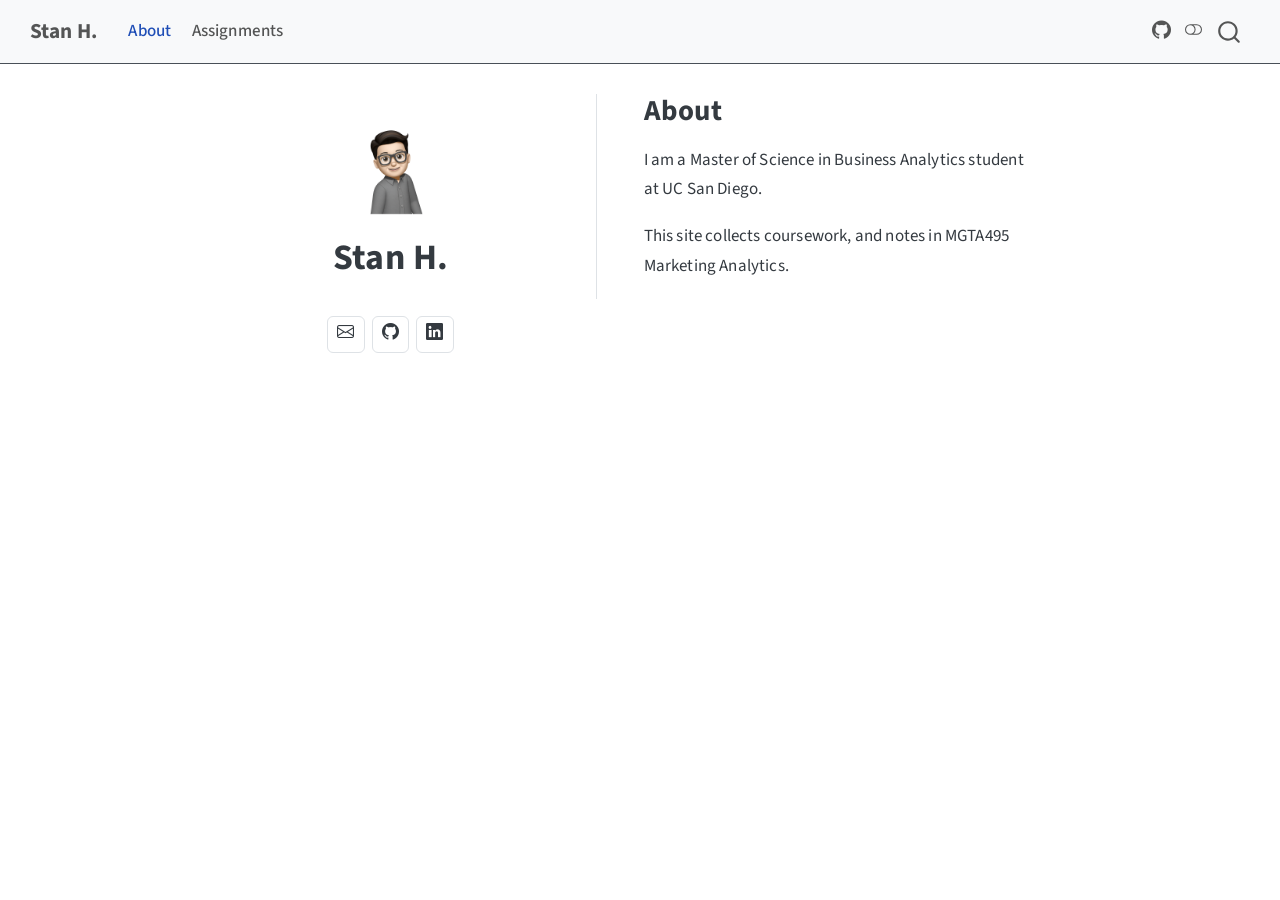
==== commit e15f4378: "add hw1" ====
--- a/docs/index.html
+++ b/docs/index.html
@@ -262,12 +262,8 @@
 <span class="menu-text">About</span></a>
   </li>  
   <li class="nav-item">
-    <a class="nav-link" href="./resume.html"> 
-<span class="menu-text">Resume</span></a>
-  </li>  
-  <li class="nav-item">
-    <a class="nav-link" href="./projects.html"> 
-<span class="menu-text">Projects</span></a>
+    <a class="nav-link" href="./assignments.html"> 
+<span class="menu-text">Assignments</span></a>
   </li>  
 </ul>
             <ul class="navbar-nav navbar-nav-scroll ms-auto">
--- a/docs/styles.css
+++ b/docs/styles.css
@@ -10,11 +10,6 @@
   max-width: 1100px;
   margin: 0 auto;
   padding-top: 2rem;
-}
-
-/* Hide empty title block on homepage */
-.quarto-title-block {
-  display: none;
 }
 
 /* Navbar */
@@ -48,6 +43,11 @@
   grid-template-columns: 300px 1fr;
   column-gap: 3.25rem;
   align-items: start;
+}
+
+/* Hide title block only on homepage if homepage class is used */
+.homepage .quarto-title-block {
+  display: none;
 }
 
 .profile-column {
@@ -125,6 +125,14 @@
   border-bottom: none;
 }
 
+h1.title {
+  margin-bottom: 0.4rem;
+}
+
+.quarto-title-meta {
+  margin-bottom: 1.5rem;
+}
+
 /* Links */
 a {
   text-decoration: none;
@@ -142,6 +150,90 @@
   margin-top: 2rem;
 }
 
+/* Listing pages */
+.quarto-listing {
+  margin-top: 1.25rem;
+}
+
+.quarto-grid {
+  gap: 1.5rem;
+}
+
+/* Listing card layout */
+.quarto-listing-grid .card {
+  border: none;
+  border-radius: 12px;
+  overflow: hidden;
+  box-shadow: 0 4px 14px rgba(0, 0, 0, 0.08);
+  transition: transform 0.15s ease, box-shadow 0.15s ease;
+  height: 100%;
+  background: #fff;
+}
+
+.quarto-listing-grid .card:hover {
+  transform: translateY(-3px);
+  box-shadow: 0 8px 22px rgba(0, 0, 0, 0.12);
+}
+
+.quarto-listing-grid .card-img-top {
+  width: 100%;
+  height: 220px;
+  object-fit: cover;
+  display: block;
+}
+
+.quarto-listing-grid .card-body {
+  padding: 1rem 1rem 1.1rem 1rem;
+}
+
+.quarto-listing-grid .card-title,
+.quarto-listing-grid .listing-title {
+  font-size: 1.15rem;
+  line-height: 1.3;
+  margin-bottom: 0.4rem;
+  font-weight: 600;
+}
+
+.quarto-listing-grid .card-subtitle,
+.quarto-listing-grid .listing-subtitle {
+  font-size: 0.98rem;
+  color: #666;
+  margin-bottom: 0.45rem;
+}
+
+.quarto-listing-grid .card-text,
+.quarto-listing-grid .listing-description {
+  font-size: 0.95rem;
+  color: #444;
+  line-height: 1.55;
+}
+
+.quarto-listing-grid .listing-date,
+.quarto-listing-grid .card-attribution {
+  font-size: 0.82rem;
+  color: #888;
+  text-transform: uppercase;
+  letter-spacing: 0.03em;
+  margin-top: 0.75rem;
+}
+
+/* Make single-column listing pages feel a bit more spacious */
+#quarto-content main.content:has(.quarto-listing) {
+  max-width: 1200px;
+}
+
+/* Images inside posts */
+.quarto-post .quarto-figure,
+main.content .quarto-figure {
+  margin-top: 1.25rem;
+  margin-bottom: 1.5rem;
+}
+
+main.content img {
+  max-width: 100%;
+  height: auto;
+}
+
 /* Mobile */
 @media (max-width: 900px) {
   .homepage {
@@ -158,4 +250,14 @@
   .profile-column {
     padding-top: 0.5rem;
   }
+
+  main.content {
+    max-width: 100%;
+    padding-left: 1rem;
+    padding-right: 1rem;
+  }
+
+  .quarto-listing-grid .card-img-top {
+    height: 180px;
+  }
 }
